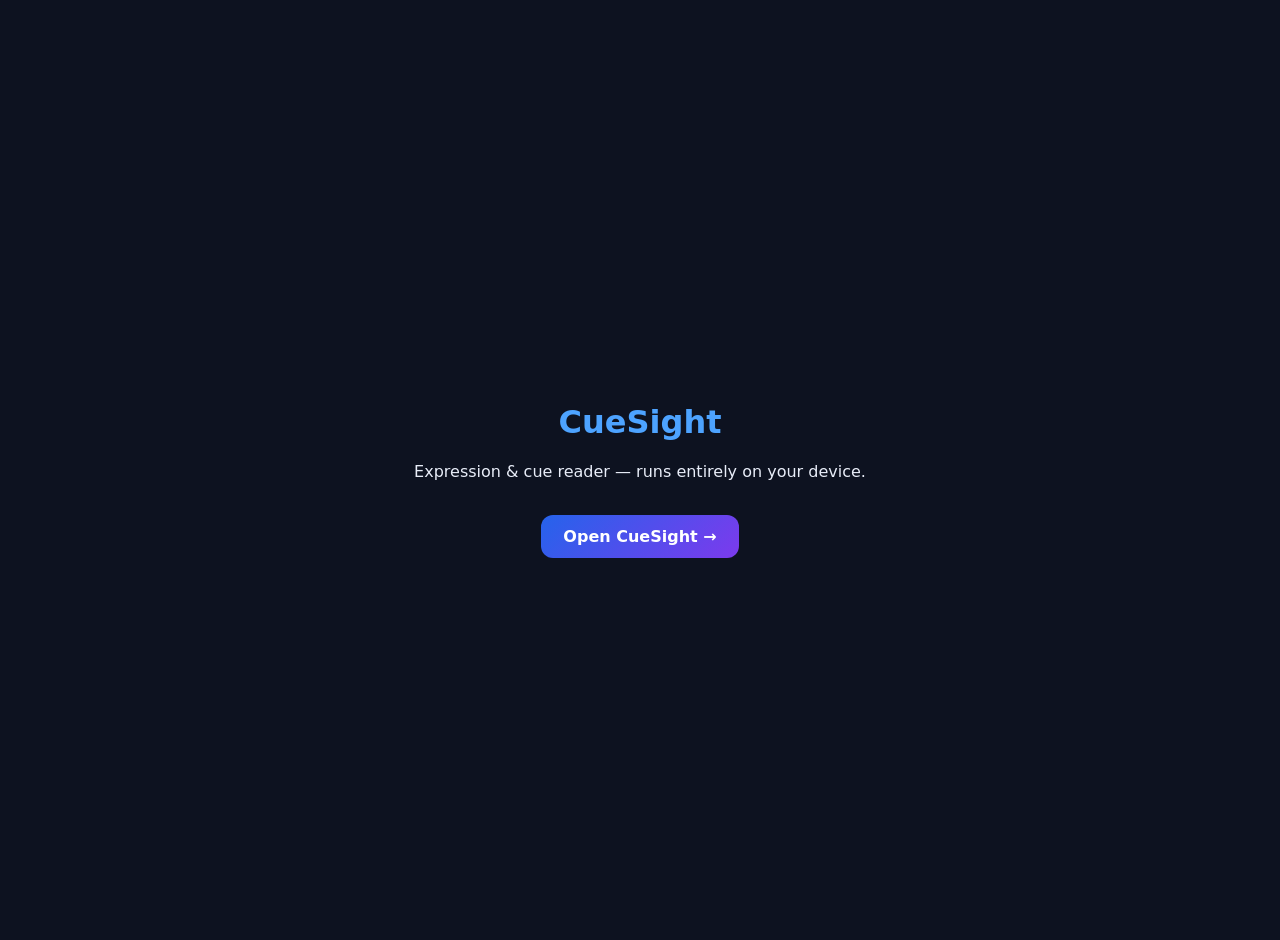
==== index.html @ c310628e "User pages site + Digital Asset Links for CueSight TWA" ====
<!DOCTYPE html>
<html lang="en">
<head>
<meta charset="UTF-8">
<meta name="viewport" content="width=device-width, initial-scale=1.0">
<meta name="theme-color" content="#0d1220">
<title>JBERRY2347 · Apps</title>
<style>
body{background:#0d1220;color:#e8edf8;font-family:'Segoe UI',system-ui,sans-serif;display:flex;min-height:100vh;align-items:center;justify-content:center;margin:0;text-align:center;padding:20px}
a{display:inline-block;margin-top:18px;background:linear-gradient(135deg,#2563eb,#7c3aed);color:#fff;text-decoration:none;padding:12px 22px;border-radius:12px;font-weight:600}
h1{color:#4da3ff}
</style>
</head>
<body>
<div>
<h1>CueSight</h1>
<p>Expression &amp; cue reader — runs entirely on your device.</p>
<a href="./cuesight/">Open CueSight →</a>
</div>
</body>
</html>
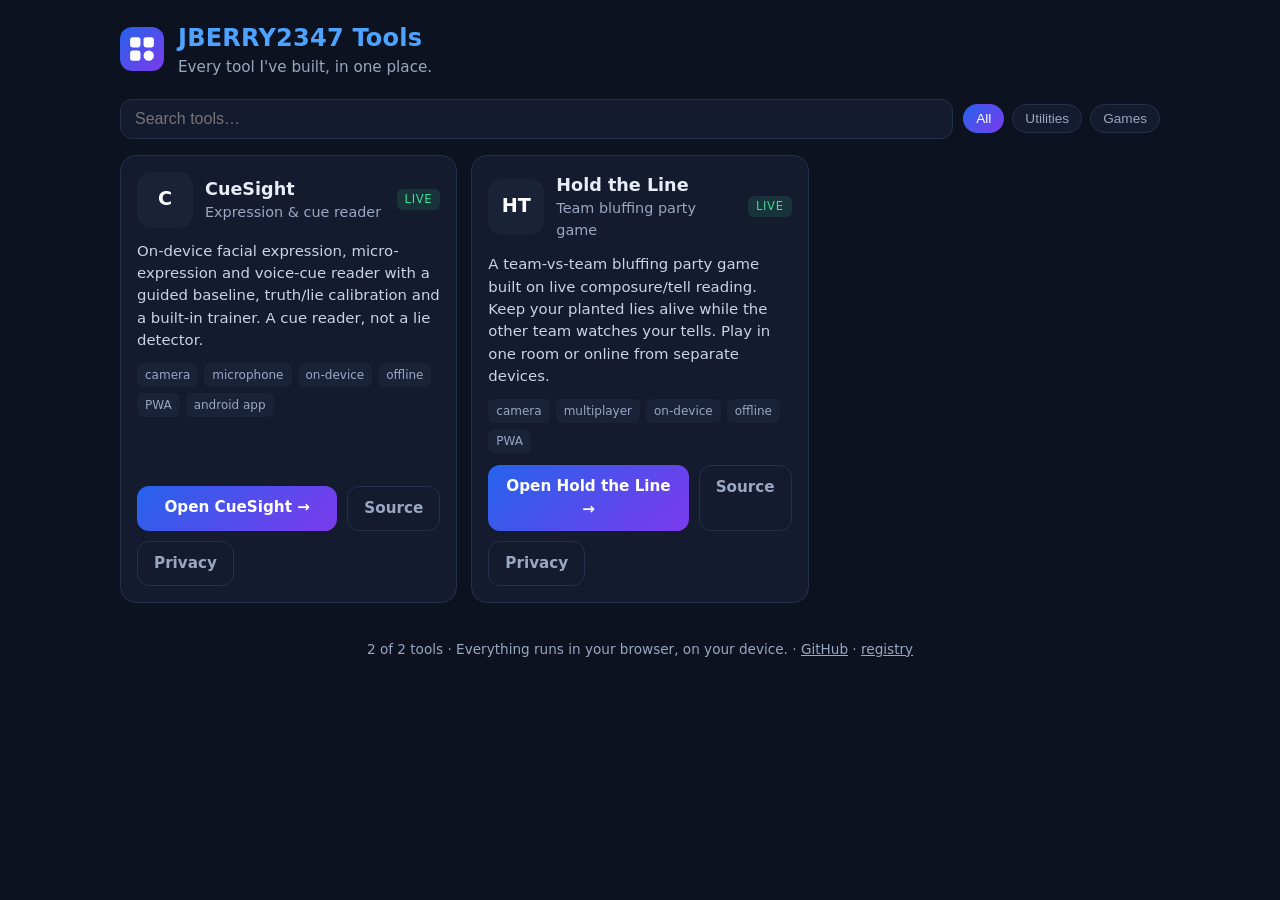
==== commit 22e2684e: "Turn the user site into a hub that hosts every tool The root page is now a launcher driven by tools." ====
--- a/index.html
+++ b/index.html
@@ -2,20 +2,202 @@
 <html lang="en">
 <head>
 <meta charset="UTF-8">
-<meta name="viewport" content="width=device-width, initial-scale=1.0">
+<meta name="viewport" content="width=device-width, initial-scale=1.0, viewport-fit=cover">
 <meta name="theme-color" content="#0d1220">
-<title>JBERRY2347 · Apps</title>
+<meta name="description" content="Every tool built by JBERRY2347, in one place. Browser apps that run on your device.">
+<title>JBERRY2347 · Tools</title>
+<link rel="manifest" href="./manifest.json">
+<link rel="icon" href="./icon.svg" type="image/svg+xml">
+<link rel="apple-touch-icon" href="./apple-touch-icon.png">
 <style>
-body{background:#0d1220;color:#e8edf8;font-family:'Segoe UI',system-ui,sans-serif;display:flex;min-height:100vh;align-items:center;justify-content:center;margin:0;text-align:center;padding:20px}
-a{display:inline-block;margin-top:18px;background:linear-gradient(135deg,#2563eb,#7c3aed);color:#fff;text-decoration:none;padding:12px 22px;border-radius:12px;font-weight:600}
-h1{color:#4da3ff}
+  :root {
+    --bg: #0d1220;
+    --panel: #141b2e;
+    --panel-2: #1a2238;
+    --line: #26304b;
+    --text: #e8edf8;
+    --muted: #9aa7c2;
+    --accent: #4da3ff;
+    --grad: linear-gradient(135deg, #2563eb, #7c3aed);
+    --ok: #3ddc97;
+    --warn: #f5b942;
+    --radius: 16px;
+  }
+  * { box-sizing: border-box; }
+  html, body { margin: 0; }
+  body {
+    background: var(--bg);
+    color: var(--text);
+    font-family: 'Segoe UI', system-ui, -apple-system, sans-serif;
+    line-height: 1.5;
+    min-height: 100vh;
+    padding: max(20px, env(safe-area-inset-top)) 16px max(24px, env(safe-area-inset-bottom));
+  }
+  a { color: var(--accent); }
+  main { max-width: 1040px; margin: 0 auto; }
+
+  header { display: flex; align-items: center; gap: 14px; margin-bottom: 8px; }
+  header .logo { width: 44px; height: 44px; border-radius: 12px; flex: none; }
+  header h1 { margin: 0; font-size: 1.5rem; color: var(--accent); letter-spacing: .01em; }
+  header p { margin: 0; color: var(--muted); font-size: .95rem; }
+
+  .toolbar { display: flex; flex-wrap: wrap; gap: 10px; margin: 20px 0 16px; align-items: center; }
+  .search {
+    flex: 1 1 220px; min-width: 0;
+    background: var(--panel); border: 1px solid var(--line); color: var(--text);
+    padding: 10px 14px; border-radius: 12px; font-size: 1rem; outline: none;
+  }
+  .search:focus { border-color: var(--accent); }
+  .chips { display: flex; flex-wrap: wrap; gap: 8px; }
+  .chip {
+    background: var(--panel); border: 1px solid var(--line); color: var(--muted);
+    padding: 6px 12px; border-radius: 999px; font-size: .85rem; cursor: pointer;
+  }
+  .chip[aria-pressed="true"] { background: var(--grad); color: #fff; border-color: transparent; }
+
+  .grid { display: grid; grid-template-columns: repeat(auto-fill, minmax(280px, 1fr)); gap: 14px; }
+  .card {
+    background: var(--panel); border: 1px solid var(--line); border-radius: var(--radius);
+    padding: 16px; display: flex; flex-direction: column; gap: 12px;
+    transition: border-color .15s, transform .15s;
+  }
+  .card:hover { border-color: var(--accent); transform: translateY(-2px); }
+  .card-head { display: flex; gap: 12px; align-items: center; }
+  .icon {
+    width: 56px; height: 56px; border-radius: 14px; flex: none; object-fit: cover;
+    background: var(--panel-2); display: grid; place-items: center;
+    font-weight: 700; font-size: 1.2rem; color: #fff;
+  }
+  .card h2 { margin: 0; font-size: 1.1rem; }
+  .card .tagline { margin: 0; color: var(--muted); font-size: .9rem; }
+  .card .desc { margin: 0; font-size: .93rem; color: #c9d3ea; }
+  .tags { display: flex; flex-wrap: wrap; gap: 6px; }
+  .tag { font-size: .75rem; color: var(--muted); background: var(--panel-2); padding: 3px 8px; border-radius: 6px; }
+  .status { font-size: .72rem; text-transform: uppercase; letter-spacing: .06em; padding: 2px 8px; border-radius: 6px; margin-left: auto; }
+  .status.live { color: var(--ok); background: rgba(61,220,151,.12); }
+  .status.beta, .status.wip { color: var(--warn); background: rgba(245,185,66,.12); }
+  .status.archived { color: var(--muted); background: var(--panel-2); }
+  .actions { display: flex; gap: 10px; margin-top: auto; flex-wrap: wrap; }
+  .btn {
+    display: inline-block; text-decoration: none; padding: 10px 16px; border-radius: 12px;
+    font-weight: 600; font-size: .95rem; text-align: center;
+  }
+  .btn.primary { background: var(--grad); color: #fff; flex: 1 1 120px; }
+  .btn.ghost { border: 1px solid var(--line); color: var(--muted); }
+  .btn.ghost:hover { color: var(--text); border-color: var(--accent); }
+
+  .empty, .error { color: var(--muted); text-align: center; padding: 40px 12px; }
+  .error { color: #ff8a8a; }
+  footer { margin-top: 36px; color: var(--muted); font-size: .85rem; text-align: center; }
+  footer a { color: var(--muted); }
+  @media (max-width: 480px) { .grid { grid-template-columns: 1fr; } }
 </style>
 </head>
 <body>
-<div>
-<h1>CueSight</h1>
-<p>Expression &amp; cue reader — runs entirely on your device.</p>
-<a href="./cuesight/">Open CueSight →</a>
-</div>
+<main>
+  <header>
+    <img class="logo" src="./icon.svg" alt="" width="44" height="44">
+    <div>
+      <h1 id="site-name">JBERRY2347 · Tools</h1>
+      <p id="site-tagline">Every tool I've built, in one place.</p>
+    </div>
+  </header>
+
+  <div class="toolbar">
+    <input class="search" id="q" type="search" placeholder="Search tools…" aria-label="Search tools" autocomplete="off">
+    <div class="chips" id="chips" role="group" aria-label="Filter by category"></div>
+  </div>
+
+  <section class="grid" id="grid" aria-live="polite"></section>
+  <p class="empty" id="empty" hidden>No tools match that search.</p>
+  <noscript>
+    <p class="error">This page needs JavaScript to list the tools. Direct links:
+      <a href="./cuesight/">CueSight</a> · <a href="./holdtheline/">Hold the Line</a></p>
+  </noscript>
+
+  <footer>
+    <span id="count"></span> · Everything runs in your browser, on your device.
+    · <a id="gh" href="https://github.com/JBERRY2347" rel="noopener">GitHub</a>
+    · <a href="./tools.json">registry</a>
+  </footer>
+</main>
+
+<script>
+(async () => {
+  const grid = document.getElementById('grid');
+  const chips = document.getElementById('chips');
+  const q = document.getElementById('q');
+  const empty = document.getElementById('empty');
+  const count = document.getElementById('count');
+
+  let data;
+  try {
+    const res = await fetch('./tools.json', { cache: 'no-cache' });
+    if (!res.ok) throw new Error(res.status + ' ' + res.statusText);
+    data = await res.json();
+  } catch (err) {
+    grid.innerHTML = '<p class="error">Could not load tools.json (' + esc(err.message) + ').</p>';
+    return;
+  }
+
+  const site = data.site || {};
+  if (site.name) { document.title = site.name; document.getElementById('site-name').textContent = site.name; }
+  if (site.tagline) document.getElementById('site-tagline').textContent = site.tagline;
+  if (site.github) document.getElementById('gh').href = site.github;
+
+  const tools = (data.tools || []).filter(t => t.status !== 'archived' || location.hash === '#all');
+  const categories = ['All', ...new Set(tools.map(t => t.category).filter(Boolean))];
+  let active = 'All';
+
+  categories.forEach(c => {
+    const b = document.createElement('button');
+    b.className = 'chip'; b.textContent = c; b.type = 'button';
+    b.setAttribute('aria-pressed', c === active);
+    b.onclick = () => { active = c; [...chips.children].forEach(x => x.setAttribute('aria-pressed', x.textContent === c)); render(); };
+    chips.appendChild(b);
+  });
+  q.addEventListener('input', render);
+  render();
+
+  function render() {
+    const needle = q.value.trim().toLowerCase();
+    const shown = tools.filter(t =>
+      (active === 'All' || t.category === active) &&
+      (!needle || [t.name, t.tagline, t.description, t.category, ...(t.tags || [])].join(' ').toLowerCase().includes(needle))
+    );
+    grid.innerHTML = shown.map(card).join('');
+    empty.hidden = shown.length > 0;
+    count.textContent = shown.length + ' of ' + tools.length + ' tool' + (tools.length === 1 ? '' : 's');
+  }
+
+  function card(t) {
+    const initials = esc((t.name || '?').split(/\s+/).map(w => w[0]).join('').slice(0, 2).toUpperCase());
+    const icon = t.icon
+      ? '<img class="icon" src="' + esc(t.icon) + '" alt="" width="56" height="56" loading="lazy" onerror="this.replaceWith(Object.assign(document.createElement(\'div\'),{className:\'icon\',textContent:\'' + initials + '\'}))">'
+      : '<div class="icon">' + initials + '</div>';
+    const status = t.status || 'live';
+    const tags = (t.tags || []).map(x => '<span class="tag">' + esc(x) + '</span>').join('');
+    const platforms = (t.platforms || []).filter(p => p !== 'web').map(p => '<span class="tag">' + esc(p) + ' app</span>').join('');
+    return '<article class="card" data-id="' + esc(t.id) + '">' +
+      '<div class="card-head">' + icon +
+        '<div><h2>' + esc(t.name) + '</h2><p class="tagline">' + esc(t.tagline || '') + '</p></div>' +
+        '<span class="status ' + esc(status) + '">' + esc(status) + '</span>' +
+      '</div>' +
+      (t.description ? '<p class="desc">' + esc(t.description) + '</p>' : '') +
+      (tags || platforms ? '<div class="tags">' + tags + platforms + '</div>' : '') +
+      '<div class="actions">' +
+        '<a class="btn primary" href="' + esc(t.url) + '">Open ' + esc(t.name) + ' →</a>' +
+        (t.repo ? '<a class="btn ghost" href="' + esc(t.repo) + '" rel="noopener">Source</a>' : '') +
+        (t.privacy ? '<a class="btn ghost" href="' + esc(t.privacy) + '">Privacy</a>' : '') +
+      '</div>' +
+    '</article>';
+  }
+
+  function esc(s) {
+    return String(s ?? '').replace(/[&<>"']/g, c => ({ '&': '&amp;', '<': '&lt;', '>': '&gt;', '"': '&quot;', "'": '&#39;' }[c]));
+  }
+})();
+if ('serviceWorker' in navigator) navigator.serviceWorker.register('./sw.js').catch(() => {});
+</script>
 </body>
 </html>
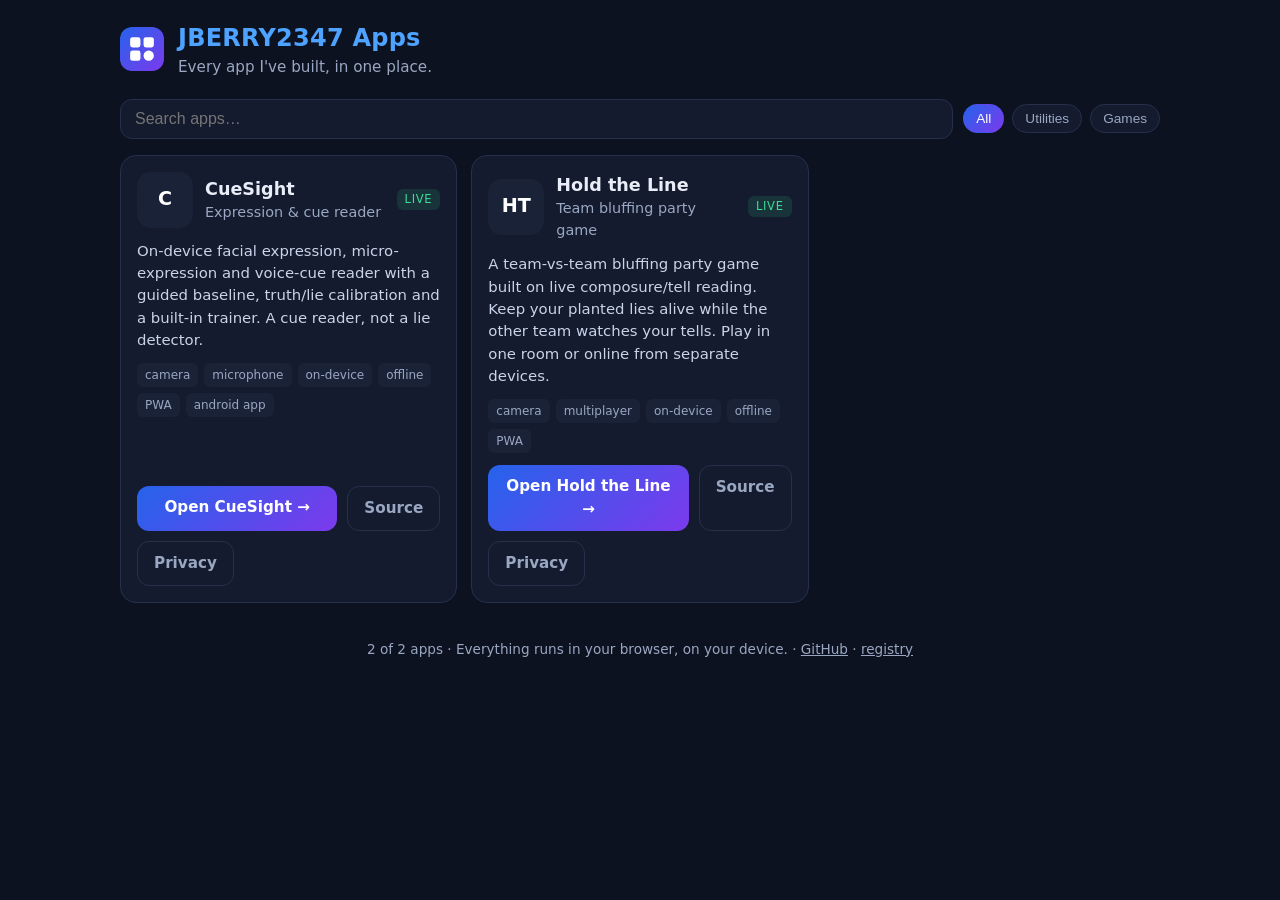
==== commit edb4de03: "Call them apps, not tools The hub hosts the apps I've built, so name it that way: apps.json registry" ====
--- a/index.html
+++ b/index.html
@@ -4,8 +4,8 @@
 <meta charset="UTF-8">
 <meta name="viewport" content="width=device-width, initial-scale=1.0, viewport-fit=cover">
 <meta name="theme-color" content="#0d1220">
-<meta name="description" content="Every tool built by JBERRY2347, in one place. Browser apps that run on your device.">
-<title>JBERRY2347 · Tools</title>
+<meta name="description" content="Every app built by JBERRY2347, in one place. They all run in your browser, on your device.">
+<title>JBERRY2347 · Apps</title>
 <link rel="manifest" href="./manifest.json">
 <link rel="icon" href="./icon.svg" type="image/svg+xml">
 <link rel="apple-touch-icon" href="./apple-touch-icon.png">
@@ -98,27 +98,27 @@
   <header>
     <img class="logo" src="./icon.svg" alt="" width="44" height="44">
     <div>
-      <h1 id="site-name">JBERRY2347 · Tools</h1>
-      <p id="site-tagline">Every tool I've built, in one place.</p>
+      <h1 id="site-name">JBERRY2347 · Apps</h1>
+      <p id="site-tagline">Every app I've built, in one place.</p>
     </div>
   </header>
 
   <div class="toolbar">
-    <input class="search" id="q" type="search" placeholder="Search tools…" aria-label="Search tools" autocomplete="off">
+    <input class="search" id="q" type="search" placeholder="Search apps…" aria-label="Search apps" autocomplete="off">
     <div class="chips" id="chips" role="group" aria-label="Filter by category"></div>
   </div>
 
   <section class="grid" id="grid" aria-live="polite"></section>
-  <p class="empty" id="empty" hidden>No tools match that search.</p>
+  <p class="empty" id="empty" hidden>No apps match that search.</p>
   <noscript>
-    <p class="error">This page needs JavaScript to list the tools. Direct links:
+    <p class="error">This page needs JavaScript to list the apps. Direct links:
       <a href="./cuesight/">CueSight</a> · <a href="./holdtheline/">Hold the Line</a></p>
   </noscript>
 
   <footer>
     <span id="count"></span> · Everything runs in your browser, on your device.
     · <a id="gh" href="https://github.com/JBERRY2347" rel="noopener">GitHub</a>
-    · <a href="./tools.json">registry</a>
+    · <a href="./apps.json">registry</a>
   </footer>
 </main>
 
@@ -132,11 +132,11 @@
 
   let data;
   try {
-    const res = await fetch('./tools.json', { cache: 'no-cache' });
+    const res = await fetch('./apps.json', { cache: 'no-cache' });
     if (!res.ok) throw new Error(res.status + ' ' + res.statusText);
     data = await res.json();
   } catch (err) {
-    grid.innerHTML = '<p class="error">Could not load tools.json (' + esc(err.message) + ').</p>';
+    grid.innerHTML = '<p class="error">Could not load apps.json (' + esc(err.message) + ').</p>';
     return;
   }
 
@@ -145,8 +145,8 @@
   if (site.tagline) document.getElementById('site-tagline').textContent = site.tagline;
   if (site.github) document.getElementById('gh').href = site.github;
 
-  const tools = (data.tools || []).filter(t => t.status !== 'archived' || location.hash === '#all');
-  const categories = ['All', ...new Set(tools.map(t => t.category).filter(Boolean))];
+  const apps = (data.apps || []).filter(t => t.status !== 'archived' || location.hash === '#all');
+  const categories = ['All', ...new Set(apps.map(t => t.category).filter(Boolean))];
   let active = 'All';
 
   categories.forEach(c => {
@@ -161,13 +161,13 @@
 
   function render() {
     const needle = q.value.trim().toLowerCase();
-    const shown = tools.filter(t =>
+    const shown = apps.filter(t =>
       (active === 'All' || t.category === active) &&
       (!needle || [t.name, t.tagline, t.description, t.category, ...(t.tags || [])].join(' ').toLowerCase().includes(needle))
     );
     grid.innerHTML = shown.map(card).join('');
     empty.hidden = shown.length > 0;
-    count.textContent = shown.length + ' of ' + tools.length + ' tool' + (tools.length === 1 ? '' : 's');
+    count.textContent = shown.length + ' of ' + apps.length + ' app' + (apps.length === 1 ? '' : 's');
   }
 
   function card(t) {
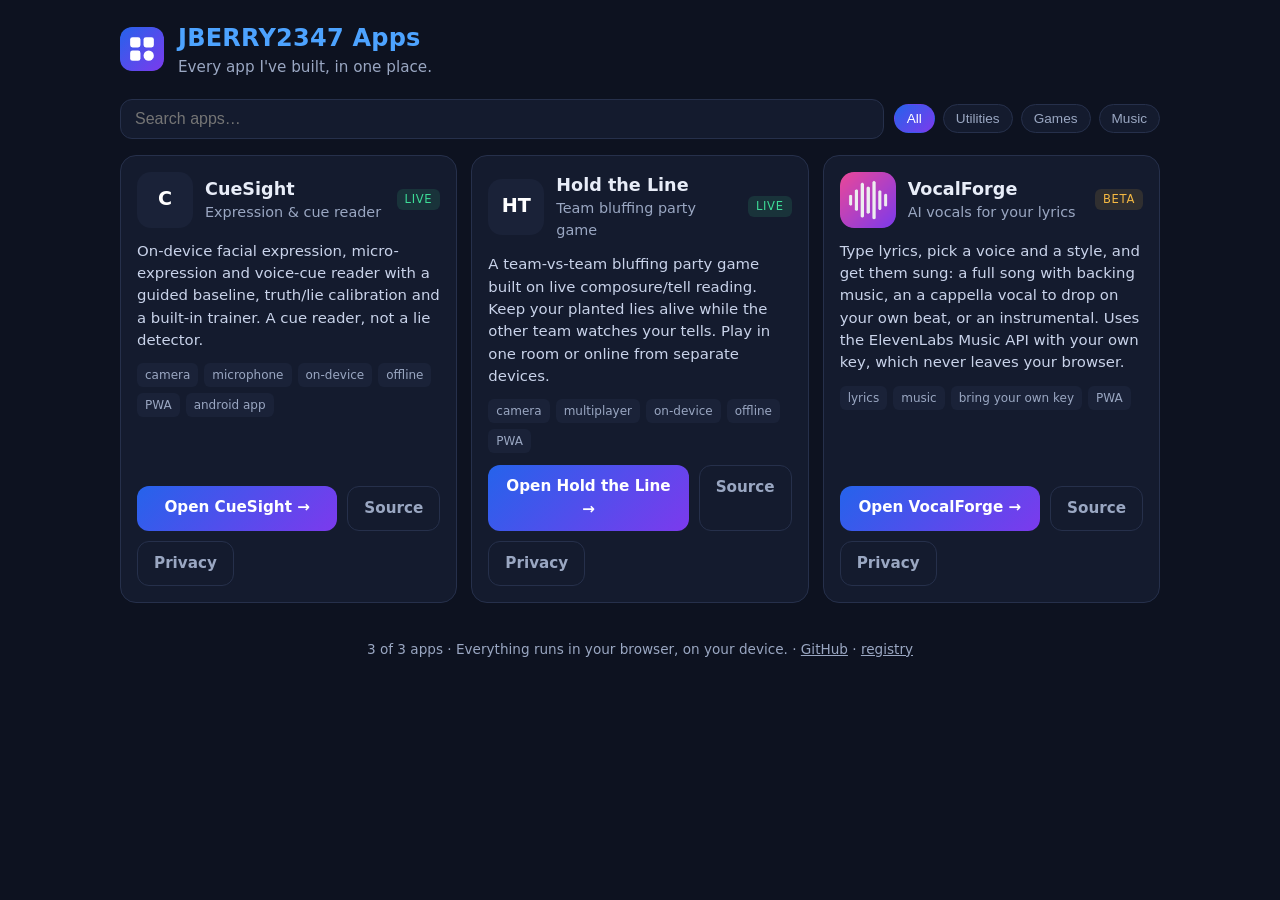
==== commit 3dbb308b: "Add VocalForge: AI vocals for your lyrics A static app at /vocalforge/ that turns typed lyrics into " ====
--- a/index.html
+++ b/index.html
@@ -112,7 +112,7 @@
   <p class="empty" id="empty" hidden>No apps match that search.</p>
   <noscript>
     <p class="error">This page needs JavaScript to list the apps. Direct links:
-      <a href="./cuesight/">CueSight</a> · <a href="./holdtheline/">Hold the Line</a></p>
+      <a href="./cuesight/">CueSight</a> · <a href="./holdtheline/">Hold the Line</a> · <a href="./vocalforge/">VocalForge</a></p>
   </noscript>
 
   <footer>
